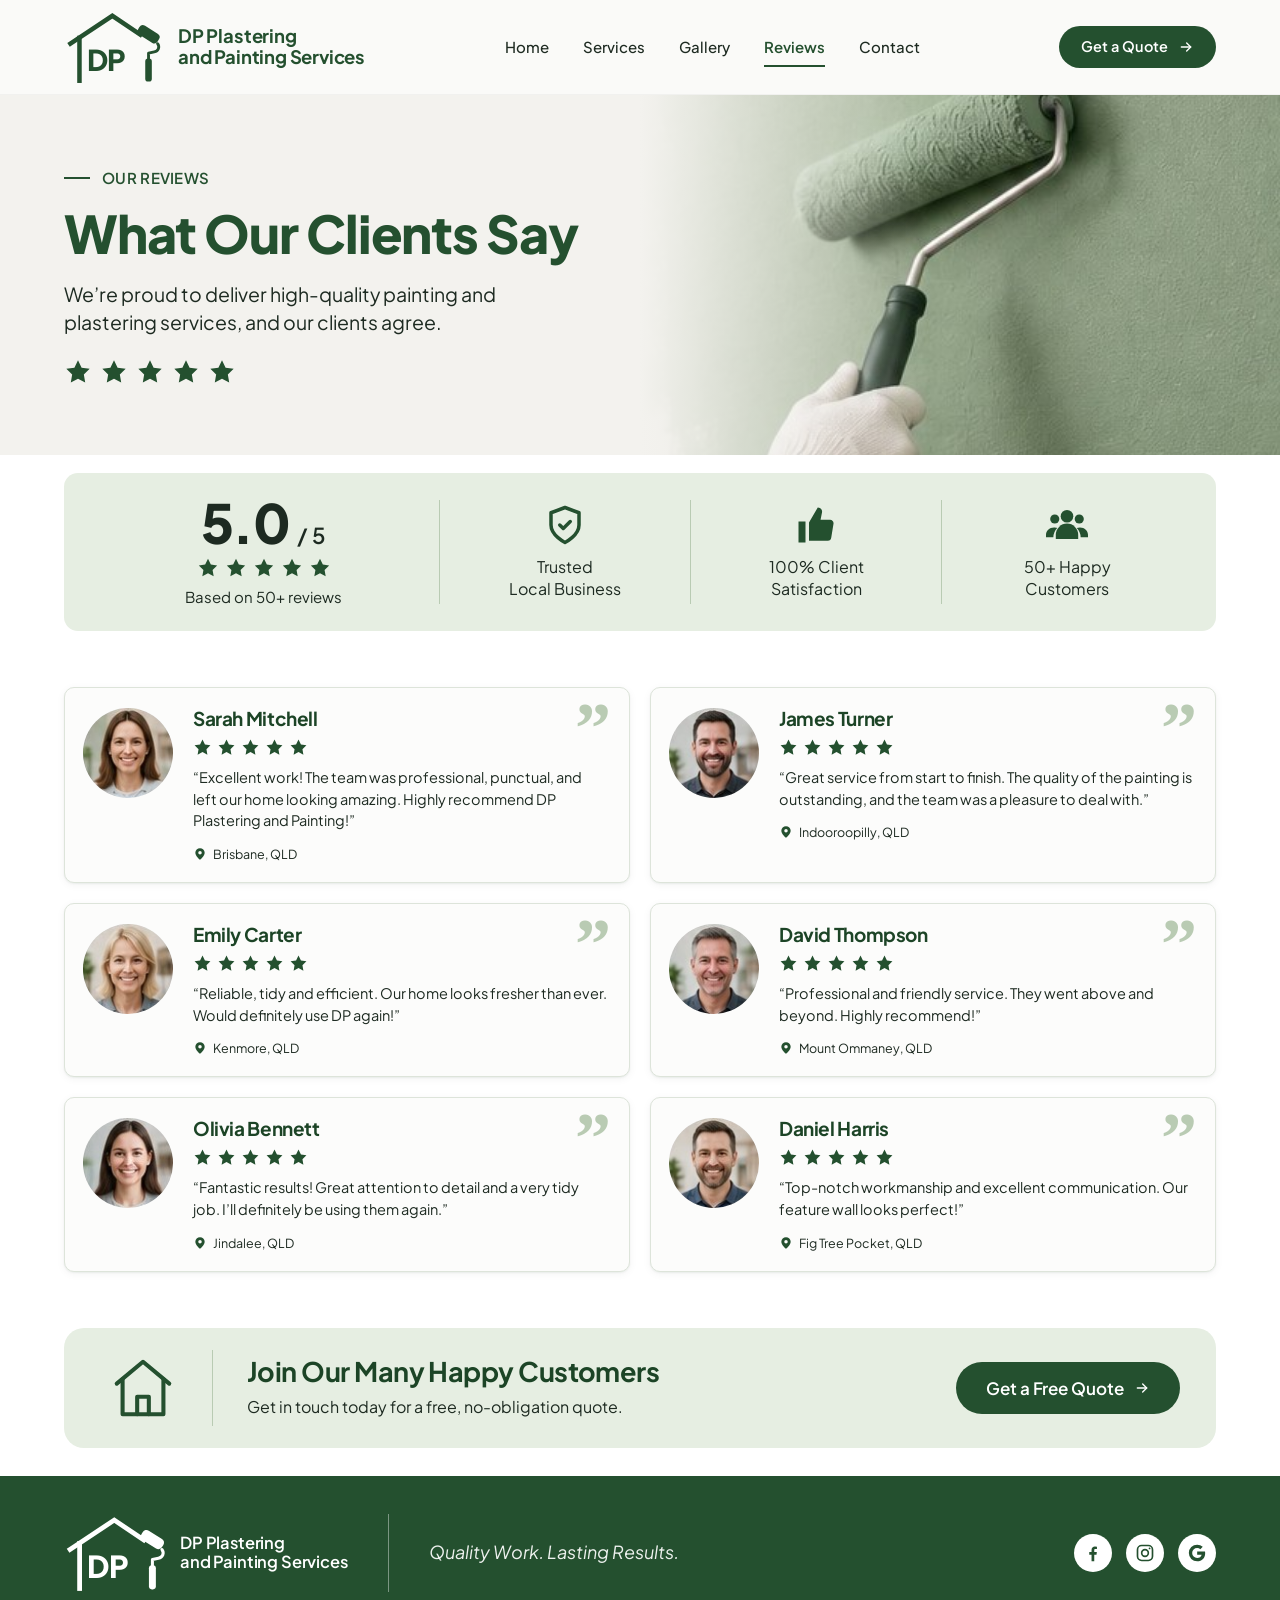
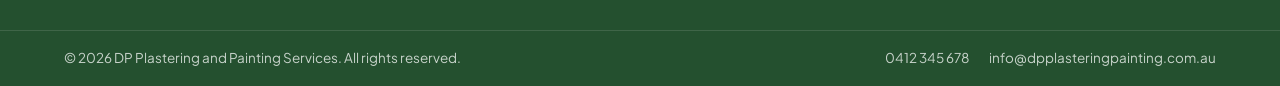
==== dp-plastering-website/reviews.html @ e5e2fa34 "Add DP Plastering and Painting Services website Five responsive pages (Home, Services, Gallery, Revi" ====
<!doctype html>
<html lang="en-AU">
<head>
<meta charset="utf-8">
<meta name="viewport" content="width=device-width, initial-scale=1">
<title>Reviews | DP Plastering and Painting Services</title>
<meta name="description" content="Read what our clients say about DP Plastering and Painting Services — rated 5.0 from 50+ reviews.">
<meta name="theme-color" content="#24502f">
<link rel="icon" href="images/favicon.svg" type="image/svg+xml">
<link rel="preconnect" href="https://fonts.googleapis.com">
<link rel="preconnect" href="https://fonts.gstatic.com" crossorigin>
<link href="https://fonts.googleapis.com/css2?family=Dancing+Script:wght@600&family=Plus+Jakarta+Sans:ital,wght@0,400;0,500;0,600;0,700;0,800;1,400;1,500&display=swap" rel="stylesheet">
<link rel="stylesheet" href="css/styles.css">
</head>
<body>
<a class="skip-link" href="#main">Skip to content</a>
<header class="site-header">
  <div class="container header-inner">
    <a class="brand" href="index.html" aria-label="DP Plastering and Painting Services — home">
      <svg class="brand-mark" viewBox="0 0 120 90" aria-hidden="true" focusable="false">
  <g fill="none" stroke="currentColor" stroke-width="5.5" stroke-linecap="square" stroke-linejoin="miter">
    <path d="M7 41 58 7 92 30"/><path d="M18 34v52"/>
  </g>
  <text x="27" y="74" fill="currentColor" font-family="Plus Jakarta Sans, Arial, sans-serif" font-size="35" font-weight="800" letter-spacing="-1">DP</text>
  <rect x="88" y="23" width="28" height="13" rx="5" fill="currentColor" transform="rotate(32 102 29.5)"/>
  <path d="M113 41c3 4 1 9-4 10l-7 1.5V61" fill="none" stroke="currentColor" stroke-width="3.5" stroke-linecap="round" stroke-linejoin="round"/>
  <rect x="98" y="59" width="8" height="28" rx="3.5" fill="currentColor"/>
</svg>
      <span class="brand-name">DP Plastering<br>and Painting Services</span>
    </a>
    <nav class="main-nav" id="main-nav" aria-label="Main">
      <ul>
        <li><a href="index.html">Home</a></li>
        <li><a href="services.html">Services</a></li>
        <li><a href="gallery.html">Gallery</a></li>
        <li><a href="reviews.html" aria-current="page">Reviews</a></li>
        <li><a href="contact.html">Contact</a></li>
      </ul>
      <div class="mobile-only">
        <a class="btn btn-primary btn-block" href="contact.html#quote">Get a Free Quote <svg class="icon arrow" viewBox="0 0 24 24" fill="none" stroke="currentColor" stroke-width="2" stroke-linecap="round" stroke-linejoin="round" aria-hidden="true" focusable="false"><path d="M5 12h14"/><path d="m13 6 6 6-6 6"/></svg></a>
        <a class="btn btn-outline btn-block" style="margin-top:10px" href="tel:+61412345678"><svg class="icon" viewBox="0 0 24 24" fill="none" stroke="currentColor" stroke-width="2" stroke-linecap="round" stroke-linejoin="round" aria-hidden="true" focusable="false"><path fill="currentColor" stroke="none" d="M6.6 10.8a15.2 15.2 0 0 0 6.6 6.6l2.2-2.2a1 1 0 0 1 1-.25 11.4 11.4 0 0 0 3.6.57 1 1 0 0 1 1 1V20a1 1 0 0 1-1 1A17 17 0 0 1 3 4a1 1 0 0 1 1-1h3.5a1 1 0 0 1 1 1c0 1.25.2 2.45.57 3.57a1 1 0 0 1-.25 1z"/></svg> Call 0412 345 678</a>
      </div>
    </nav>
    <a class="btn btn-primary header-cta" href="contact.html#quote">Get a Quote <svg class="icon arrow" viewBox="0 0 24 24" fill="none" stroke="currentColor" stroke-width="2" stroke-linecap="round" stroke-linejoin="round" aria-hidden="true" focusable="false"><path d="M5 12h14"/><path d="m13 6 6 6-6 6"/></svg></a>
    <button class="nav-toggle" type="button" aria-controls="main-nav" aria-expanded="false" aria-label="Open menu">
      <svg class="icon i-menu" viewBox="0 0 24 24" fill="none" stroke="currentColor" stroke-width="2" stroke-linecap="round" stroke-linejoin="round" aria-hidden="true" focusable="false"><path d="M4 6h16M4 12h16M4 18h16"/></svg><svg style="display:none" class="icon i-close" viewBox="0 0 24 24" fill="none" stroke="currentColor" stroke-width="2" stroke-linecap="round" stroke-linejoin="round" aria-hidden="true" focusable="false"><path d="M18 6 6 18M6 6l12 12"/></svg>
    </button>
  </div>
</header>
<main id="main">
<section class="hero ">
  <div class="hero-media"><img src="images/hero-reviews.jpg" alt="Painter rolling sage green paint onto a wall" width="464" height="356" fetchpriority="high"></div>
  <div class="container hero-inner">
    <div class="hero-content">
      <p class="eyebrow">Our reviews</p>
      <h1>What Our Clients Say</h1>
      <p class="lead">We&rsquo;re proud to deliver high-quality painting and plastering services, and our clients agree.</p>
      <div class="hero-stars" role="img" aria-label="5 star rating"><svg class="icon" viewBox="0 0 24 24" fill="none" stroke="currentColor" stroke-width="2" stroke-linecap="round" stroke-linejoin="round" aria-hidden="true" focusable="false"><path fill="currentColor" stroke="none" d="M12 2l3.09 6.26L22 9.27l-5 4.87 1.18 6.88L12 17.77l-6.18 3.25L7 14.14 2 9.27l6.91-1.01z"/></svg><svg class="icon" viewBox="0 0 24 24" fill="none" stroke="currentColor" stroke-width="2" stroke-linecap="round" stroke-linejoin="round" aria-hidden="true" focusable="false"><path fill="currentColor" stroke="none" d="M12 2l3.09 6.26L22 9.27l-5 4.87 1.18 6.88L12 17.77l-6.18 3.25L7 14.14 2 9.27l6.91-1.01z"/></svg><svg class="icon" viewBox="0 0 24 24" fill="none" stroke="currentColor" stroke-width="2" stroke-linecap="round" stroke-linejoin="round" aria-hidden="true" focusable="false"><path fill="currentColor" stroke="none" d="M12 2l3.09 6.26L22 9.27l-5 4.87 1.18 6.88L12 17.77l-6.18 3.25L7 14.14 2 9.27l6.91-1.01z"/></svg><svg class="icon" viewBox="0 0 24 24" fill="none" stroke="currentColor" stroke-width="2" stroke-linecap="round" stroke-linejoin="round" aria-hidden="true" focusable="false"><path fill="currentColor" stroke="none" d="M12 2l3.09 6.26L22 9.27l-5 4.87 1.18 6.88L12 17.77l-6.18 3.25L7 14.14 2 9.27l6.91-1.01z"/></svg><svg class="icon" viewBox="0 0 24 24" fill="none" stroke="currentColor" stroke-width="2" stroke-linecap="round" stroke-linejoin="round" aria-hidden="true" focusable="false"><path fill="currentColor" stroke="none" d="M12 2l3.09 6.26L22 9.27l-5 4.87 1.18 6.88L12 17.77l-6.18 3.25L7 14.14 2 9.27l6.91-1.01z"/></svg></div>
    </div>
  </div>
</section>
<section class="section-tight" style="padding-top:18px"><div class="container"><div class="stats-bar reveal">
  <div class="stat-rating">
    <div class="score">5.0 <small>/ 5</small></div>
    <div class="stars" role="img" aria-label="Rated 5 out of 5"><svg class="icon" viewBox="0 0 24 24" fill="none" stroke="currentColor" stroke-width="2" stroke-linecap="round" stroke-linejoin="round" aria-hidden="true" focusable="false"><path fill="currentColor" stroke="none" d="M12 2l3.09 6.26L22 9.27l-5 4.87 1.18 6.88L12 17.77l-6.18 3.25L7 14.14 2 9.27l6.91-1.01z"/></svg><svg class="icon" viewBox="0 0 24 24" fill="none" stroke="currentColor" stroke-width="2" stroke-linecap="round" stroke-linejoin="round" aria-hidden="true" focusable="false"><path fill="currentColor" stroke="none" d="M12 2l3.09 6.26L22 9.27l-5 4.87 1.18 6.88L12 17.77l-6.18 3.25L7 14.14 2 9.27l6.91-1.01z"/></svg><svg class="icon" viewBox="0 0 24 24" fill="none" stroke="currentColor" stroke-width="2" stroke-linecap="round" stroke-linejoin="round" aria-hidden="true" focusable="false"><path fill="currentColor" stroke="none" d="M12 2l3.09 6.26L22 9.27l-5 4.87 1.18 6.88L12 17.77l-6.18 3.25L7 14.14 2 9.27l6.91-1.01z"/></svg><svg class="icon" viewBox="0 0 24 24" fill="none" stroke="currentColor" stroke-width="2" stroke-linecap="round" stroke-linejoin="round" aria-hidden="true" focusable="false"><path fill="currentColor" stroke="none" d="M12 2l3.09 6.26L22 9.27l-5 4.87 1.18 6.88L12 17.77l-6.18 3.25L7 14.14 2 9.27l6.91-1.01z"/></svg><svg class="icon" viewBox="0 0 24 24" fill="none" stroke="currentColor" stroke-width="2" stroke-linecap="round" stroke-linejoin="round" aria-hidden="true" focusable="false"><path fill="currentColor" stroke="none" d="M12 2l3.09 6.26L22 9.27l-5 4.87 1.18 6.88L12 17.77l-6.18 3.25L7 14.14 2 9.27l6.91-1.01z"/></svg></div>
    <span>Based on 50+ reviews</span>
  </div>
  <div class="stat"><svg class="icon" viewBox="0 0 24 24" fill="none" stroke="currentColor" stroke-width="2" stroke-linecap="round" stroke-linejoin="round" aria-hidden="true" focusable="false"><path d="M12 22s8-4 8-10V5l-8-3-8 3v7c0 6 8 10 8 10"/><path d="m9 12 2 2 4-4"/></svg><span>Trusted<br>Local Business</span></div>
  <div class="stat"><svg class="icon" viewBox="0 0 24 24" fill="none" stroke="currentColor" stroke-width="2" stroke-linecap="round" stroke-linejoin="round" aria-hidden="true" focusable="false"><path fill="currentColor" stroke="none" d="M2 10h4v12H2zM8 21V10.5L13 2c1.7 0 2.8 1.4 2.4 3L14.6 9H20a2 2 0 0 1 2 2.3l-1.3 8A2 2 0 0 1 18.7 21z"/></svg><span>100% Client<br>Satisfaction</span></div>
  <div class="stat"><svg class="icon" viewBox="0 0 24 24" fill="none" stroke="currentColor" stroke-width="2" stroke-linecap="round" stroke-linejoin="round" aria-hidden="true" focusable="false"><g fill="currentColor" stroke="none"><circle cx="12" cy="7" r="3.6"/><circle cx="5" cy="8.6" r="2.6"/><circle cx="19" cy="8.6" r="2.6"/><path d="M5.6 20v-2.4A6.4 6.4 0 0 1 18.4 17.6V20z"/><path d="M0 19v-1.4c0-2.3 1.9-4.2 4.6-4.2.8 0 1.3.1 1.8.3A8 8 0 0 0 4.2 19z"/><path d="M24 19v-1.4c0-2.3-1.9-4.2-4.6-4.2-.8 0-1.3.1-1.8.3a8 8 0 0 1 2.2 5.3z"/></g></svg><span>50+ Happy<br>Customers</span></div>
</div></div></section>
<section class="section-tight" aria-label="Client reviews">
  <div class="container">
    <div class="reviews-grid">
      <article class="review-card reveal">
  <img src="images/avatar-sarah.jpg" alt="" width="90" height="90" loading="lazy">
  <div>
    <h3>Sarah Mitchell</h3>
    <div class="stars" role="img" aria-label="Rated 5 out of 5"><svg class="icon" viewBox="0 0 24 24" fill="none" stroke="currentColor" stroke-width="2" stroke-linecap="round" stroke-linejoin="round" aria-hidden="true" focusable="false"><path fill="currentColor" stroke="none" d="M12 2l3.09 6.26L22 9.27l-5 4.87 1.18 6.88L12 17.77l-6.18 3.25L7 14.14 2 9.27l6.91-1.01z"/></svg><svg class="icon" viewBox="0 0 24 24" fill="none" stroke="currentColor" stroke-width="2" stroke-linecap="round" stroke-linejoin="round" aria-hidden="true" focusable="false"><path fill="currentColor" stroke="none" d="M12 2l3.09 6.26L22 9.27l-5 4.87 1.18 6.88L12 17.77l-6.18 3.25L7 14.14 2 9.27l6.91-1.01z"/></svg><svg class="icon" viewBox="0 0 24 24" fill="none" stroke="currentColor" stroke-width="2" stroke-linecap="round" stroke-linejoin="round" aria-hidden="true" focusable="false"><path fill="currentColor" stroke="none" d="M12 2l3.09 6.26L22 9.27l-5 4.87 1.18 6.88L12 17.77l-6.18 3.25L7 14.14 2 9.27l6.91-1.01z"/></svg><svg class="icon" viewBox="0 0 24 24" fill="none" stroke="currentColor" stroke-width="2" stroke-linecap="round" stroke-linejoin="round" aria-hidden="true" focusable="false"><path fill="currentColor" stroke="none" d="M12 2l3.09 6.26L22 9.27l-5 4.87 1.18 6.88L12 17.77l-6.18 3.25L7 14.14 2 9.27l6.91-1.01z"/></svg><svg class="icon" viewBox="0 0 24 24" fill="none" stroke="currentColor" stroke-width="2" stroke-linecap="round" stroke-linejoin="round" aria-hidden="true" focusable="false"><path fill="currentColor" stroke="none" d="M12 2l3.09 6.26L22 9.27l-5 4.87 1.18 6.88L12 17.77l-6.18 3.25L7 14.14 2 9.27l6.91-1.01z"/></svg></div>
    <blockquote><p>&ldquo;Excellent work! The team was professional, punctual, and left our home looking amazing. Highly recommend DP Plastering and Painting!&rdquo;</p></blockquote>
    <p class="location"><svg class="icon" viewBox="0 0 24 24" fill="none" stroke="currentColor" stroke-width="2" stroke-linecap="round" stroke-linejoin="round" aria-hidden="true" focusable="false"><path fill="currentColor" stroke="none" d="M12 2a8 8 0 0 0-8 8c0 6 8 12 8 12s8-6 8-12a8 8 0 0 0-8-8zm0 11a3 3 0 1 1 0-6 3 3 0 0 1 0 6z"/></svg>Brisbane, QLD</p>
  </div>
  <span class="quote-mark" aria-hidden="true">&rdquo;</span>
</article><article class="review-card reveal">
  <img src="images/avatar-james.jpg" alt="" width="90" height="90" loading="lazy">
  <div>
    <h3>James Turner</h3>
    <div class="stars" role="img" aria-label="Rated 5 out of 5"><svg class="icon" viewBox="0 0 24 24" fill="none" stroke="currentColor" stroke-width="2" stroke-linecap="round" stroke-linejoin="round" aria-hidden="true" focusable="false"><path fill="currentColor" stroke="none" d="M12 2l3.09 6.26L22 9.27l-5 4.87 1.18 6.88L12 17.77l-6.18 3.25L7 14.14 2 9.27l6.91-1.01z"/></svg><svg class="icon" viewBox="0 0 24 24" fill="none" stroke="currentColor" stroke-width="2" stroke-linecap="round" stroke-linejoin="round" aria-hidden="true" focusable="false"><path fill="currentColor" stroke="none" d="M12 2l3.09 6.26L22 9.27l-5 4.87 1.18 6.88L12 17.77l-6.18 3.25L7 14.14 2 9.27l6.91-1.01z"/></svg><svg class="icon" viewBox="0 0 24 24" fill="none" stroke="currentColor" stroke-width="2" stroke-linecap="round" stroke-linejoin="round" aria-hidden="true" focusable="false"><path fill="currentColor" stroke="none" d="M12 2l3.09 6.26L22 9.27l-5 4.87 1.18 6.88L12 17.77l-6.18 3.25L7 14.14 2 9.27l6.91-1.01z"/></svg><svg class="icon" viewBox="0 0 24 24" fill="none" stroke="currentColor" stroke-width="2" stroke-linecap="round" stroke-linejoin="round" aria-hidden="true" focusable="false"><path fill="currentColor" stroke="none" d="M12 2l3.09 6.26L22 9.27l-5 4.87 1.18 6.88L12 17.77l-6.18 3.25L7 14.14 2 9.27l6.91-1.01z"/></svg><svg class="icon" viewBox="0 0 24 24" fill="none" stroke="currentColor" stroke-width="2" stroke-linecap="round" stroke-linejoin="round" aria-hidden="true" focusable="false"><path fill="currentColor" stroke="none" d="M12 2l3.09 6.26L22 9.27l-5 4.87 1.18 6.88L12 17.77l-6.18 3.25L7 14.14 2 9.27l6.91-1.01z"/></svg></div>
    <blockquote><p>&ldquo;Great service from start to finish. The quality of the painting is outstanding, and the team was a pleasure to deal with.&rdquo;</p></blockquote>
    <p class="location"><svg class="icon" viewBox="0 0 24 24" fill="none" stroke="currentColor" stroke-width="2" stroke-linecap="round" stroke-linejoin="round" aria-hidden="true" focusable="false"><path fill="currentColor" stroke="none" d="M12 2a8 8 0 0 0-8 8c0 6 8 12 8 12s8-6 8-12a8 8 0 0 0-8-8zm0 11a3 3 0 1 1 0-6 3 3 0 0 1 0 6z"/></svg>Indooroopilly, QLD</p>
  </div>
  <span class="quote-mark" aria-hidden="true">&rdquo;</span>
</article><article class="review-card reveal">
  <img src="images/avatar-emily.jpg" alt="" width="90" height="90" loading="lazy">
  <div>
    <h3>Emily Carter</h3>
    <div class="stars" role="img" aria-label="Rated 5 out of 5"><svg class="icon" viewBox="0 0 24 24" fill="none" stroke="currentColor" stroke-width="2" stroke-linecap="round" stroke-linejoin="round" aria-hidden="true" focusable="false"><path fill="currentColor" stroke="none" d="M12 2l3.09 6.26L22 9.27l-5 4.87 1.18 6.88L12 17.77l-6.18 3.25L7 14.14 2 9.27l6.91-1.01z"/></svg><svg class="icon" viewBox="0 0 24 24" fill="none" stroke="currentColor" stroke-width="2" stroke-linecap="round" stroke-linejoin="round" aria-hidden="true" focusable="false"><path fill="currentColor" stroke="none" d="M12 2l3.09 6.26L22 9.27l-5 4.87 1.18 6.88L12 17.77l-6.18 3.25L7 14.14 2 9.27l6.91-1.01z"/></svg><svg class="icon" viewBox="0 0 24 24" fill="none" stroke="currentColor" stroke-width="2" stroke-linecap="round" stroke-linejoin="round" aria-hidden="true" focusable="false"><path fill="currentColor" stroke="none" d="M12 2l3.09 6.26L22 9.27l-5 4.87 1.18 6.88L12 17.77l-6.18 3.25L7 14.14 2 9.27l6.91-1.01z"/></svg><svg class="icon" viewBox="0 0 24 24" fill="none" stroke="currentColor" stroke-width="2" stroke-linecap="round" stroke-linejoin="round" aria-hidden="true" focusable="false"><path fill="currentColor" stroke="none" d="M12 2l3.09 6.26L22 9.27l-5 4.87 1.18 6.88L12 17.77l-6.18 3.25L7 14.14 2 9.27l6.91-1.01z"/></svg><svg class="icon" viewBox="0 0 24 24" fill="none" stroke="currentColor" stroke-width="2" stroke-linecap="round" stroke-linejoin="round" aria-hidden="true" focusable="false"><path fill="currentColor" stroke="none" d="M12 2l3.09 6.26L22 9.27l-5 4.87 1.18 6.88L12 17.77l-6.18 3.25L7 14.14 2 9.27l6.91-1.01z"/></svg></div>
    <blockquote><p>&ldquo;Reliable, tidy and efficient. Our home looks fresher than ever. Would definitely use DP again!&rdquo;</p></blockquote>
    <p class="location"><svg class="icon" viewBox="0 0 24 24" fill="none" stroke="currentColor" stroke-width="2" stroke-linecap="round" stroke-linejoin="round" aria-hidden="true" focusable="false"><path fill="currentColor" stroke="none" d="M12 2a8 8 0 0 0-8 8c0 6 8 12 8 12s8-6 8-12a8 8 0 0 0-8-8zm0 11a3 3 0 1 1 0-6 3 3 0 0 1 0 6z"/></svg>Kenmore, QLD</p>
  </div>
  <span class="quote-mark" aria-hidden="true">&rdquo;</span>
</article><article class="review-card reveal">
  <img src="images/avatar-david.jpg" alt="" width="90" height="90" loading="lazy">
  <div>
    <h3>David Thompson</h3>
    <div class="stars" role="img" aria-label="Rated 5 out of 5"><svg class="icon" viewBox="0 0 24 24" fill="none" stroke="currentColor" stroke-width="2" stroke-linecap="round" stroke-linejoin="round" aria-hidden="true" focusable="false"><path fill="currentColor" stroke="none" d="M12 2l3.09 6.26L22 9.27l-5 4.87 1.18 6.88L12 17.77l-6.18 3.25L7 14.14 2 9.27l6.91-1.01z"/></svg><svg class="icon" viewBox="0 0 24 24" fill="none" stroke="currentColor" stroke-width="2" stroke-linecap="round" stroke-linejoin="round" aria-hidden="true" focusable="false"><path fill="currentColor" stroke="none" d="M12 2l3.09 6.26L22 9.27l-5 4.87 1.18 6.88L12 17.77l-6.18 3.25L7 14.14 2 9.27l6.91-1.01z"/></svg><svg class="icon" viewBox="0 0 24 24" fill="none" stroke="currentColor" stroke-width="2" stroke-linecap="round" stroke-linejoin="round" aria-hidden="true" focusable="false"><path fill="currentColor" stroke="none" d="M12 2l3.09 6.26L22 9.27l-5 4.87 1.18 6.88L12 17.77l-6.18 3.25L7 14.14 2 9.27l6.91-1.01z"/></svg><svg class="icon" viewBox="0 0 24 24" fill="none" stroke="currentColor" stroke-width="2" stroke-linecap="round" stroke-linejoin="round" aria-hidden="true" focusable="false"><path fill="currentColor" stroke="none" d="M12 2l3.09 6.26L22 9.27l-5 4.87 1.18 6.88L12 17.77l-6.18 3.25L7 14.14 2 9.27l6.91-1.01z"/></svg><svg class="icon" viewBox="0 0 24 24" fill="none" stroke="currentColor" stroke-width="2" stroke-linecap="round" stroke-linejoin="round" aria-hidden="true" focusable="false"><path fill="currentColor" stroke="none" d="M12 2l3.09 6.26L22 9.27l-5 4.87 1.18 6.88L12 17.77l-6.18 3.25L7 14.14 2 9.27l6.91-1.01z"/></svg></div>
    <blockquote><p>&ldquo;Professional and friendly service. They went above and beyond. Highly recommend!&rdquo;</p></blockquote>
    <p class="location"><svg class="icon" viewBox="0 0 24 24" fill="none" stroke="currentColor" stroke-width="2" stroke-linecap="round" stroke-linejoin="round" aria-hidden="true" focusable="false"><path fill="currentColor" stroke="none" d="M12 2a8 8 0 0 0-8 8c0 6 8 12 8 12s8-6 8-12a8 8 0 0 0-8-8zm0 11a3 3 0 1 1 0-6 3 3 0 0 1 0 6z"/></svg>Mount Ommaney, QLD</p>
  </div>
  <span class="quote-mark" aria-hidden="true">&rdquo;</span>
</article><article class="review-card reveal">
  <img src="images/avatar-olivia.jpg" alt="" width="90" height="90" loading="lazy">
  <div>
    <h3>Olivia Bennett</h3>
    <div class="stars" role="img" aria-label="Rated 5 out of 5"><svg class="icon" viewBox="0 0 24 24" fill="none" stroke="currentColor" stroke-width="2" stroke-linecap="round" stroke-linejoin="round" aria-hidden="true" focusable="false"><path fill="currentColor" stroke="none" d="M12 2l3.09 6.26L22 9.27l-5 4.87 1.18 6.88L12 17.77l-6.18 3.25L7 14.14 2 9.27l6.91-1.01z"/></svg><svg class="icon" viewBox="0 0 24 24" fill="none" stroke="currentColor" stroke-width="2" stroke-linecap="round" stroke-linejoin="round" aria-hidden="true" focusable="false"><path fill="currentColor" stroke="none" d="M12 2l3.09 6.26L22 9.27l-5 4.87 1.18 6.88L12 17.77l-6.18 3.25L7 14.14 2 9.27l6.91-1.01z"/></svg><svg class="icon" viewBox="0 0 24 24" fill="none" stroke="currentColor" stroke-width="2" stroke-linecap="round" stroke-linejoin="round" aria-hidden="true" focusable="false"><path fill="currentColor" stroke="none" d="M12 2l3.09 6.26L22 9.27l-5 4.87 1.18 6.88L12 17.77l-6.18 3.25L7 14.14 2 9.27l6.91-1.01z"/></svg><svg class="icon" viewBox="0 0 24 24" fill="none" stroke="currentColor" stroke-width="2" stroke-linecap="round" stroke-linejoin="round" aria-hidden="true" focusable="false"><path fill="currentColor" stroke="none" d="M12 2l3.09 6.26L22 9.27l-5 4.87 1.18 6.88L12 17.77l-6.18 3.25L7 14.14 2 9.27l6.91-1.01z"/></svg><svg class="icon" viewBox="0 0 24 24" fill="none" stroke="currentColor" stroke-width="2" stroke-linecap="round" stroke-linejoin="round" aria-hidden="true" focusable="false"><path fill="currentColor" stroke="none" d="M12 2l3.09 6.26L22 9.27l-5 4.87 1.18 6.88L12 17.77l-6.18 3.25L7 14.14 2 9.27l6.91-1.01z"/></svg></div>
    <blockquote><p>&ldquo;Fantastic results! Great attention to detail and a very tidy job. I&rsquo;ll definitely be using them again.&rdquo;</p></blockquote>
    <p class="location"><svg class="icon" viewBox="0 0 24 24" fill="none" stroke="currentColor" stroke-width="2" stroke-linecap="round" stroke-linejoin="round" aria-hidden="true" focusable="false"><path fill="currentColor" stroke="none" d="M12 2a8 8 0 0 0-8 8c0 6 8 12 8 12s8-6 8-12a8 8 0 0 0-8-8zm0 11a3 3 0 1 1 0-6 3 3 0 0 1 0 6z"/></svg>Jindalee, QLD</p>
  </div>
  <span class="quote-mark" aria-hidden="true">&rdquo;</span>
</article><article class="review-card reveal">
  <img src="images/avatar-daniel.jpg" alt="" width="90" height="90" loading="lazy">
  <div>
    <h3>Daniel Harris</h3>
    <div class="stars" role="img" aria-label="Rated 5 out of 5"><svg class="icon" viewBox="0 0 24 24" fill="none" stroke="currentColor" stroke-width="2" stroke-linecap="round" stroke-linejoin="round" aria-hidden="true" focusable="false"><path fill="currentColor" stroke="none" d="M12 2l3.09 6.26L22 9.27l-5 4.87 1.18 6.88L12 17.77l-6.18 3.25L7 14.14 2 9.27l6.91-1.01z"/></svg><svg class="icon" viewBox="0 0 24 24" fill="none" stroke="currentColor" stroke-width="2" stroke-linecap="round" stroke-linejoin="round" aria-hidden="true" focusable="false"><path fill="currentColor" stroke="none" d="M12 2l3.09 6.26L22 9.27l-5 4.87 1.18 6.88L12 17.77l-6.18 3.25L7 14.14 2 9.27l6.91-1.01z"/></svg><svg class="icon" viewBox="0 0 24 24" fill="none" stroke="currentColor" stroke-width="2" stroke-linecap="round" stroke-linejoin="round" aria-hidden="true" focusable="false"><path fill="currentColor" stroke="none" d="M12 2l3.09 6.26L22 9.27l-5 4.87 1.18 6.88L12 17.77l-6.18 3.25L7 14.14 2 9.27l6.91-1.01z"/></svg><svg class="icon" viewBox="0 0 24 24" fill="none" stroke="currentColor" stroke-width="2" stroke-linecap="round" stroke-linejoin="round" aria-hidden="true" focusable="false"><path fill="currentColor" stroke="none" d="M12 2l3.09 6.26L22 9.27l-5 4.87 1.18 6.88L12 17.77l-6.18 3.25L7 14.14 2 9.27l6.91-1.01z"/></svg><svg class="icon" viewBox="0 0 24 24" fill="none" stroke="currentColor" stroke-width="2" stroke-linecap="round" stroke-linejoin="round" aria-hidden="true" focusable="false"><path fill="currentColor" stroke="none" d="M12 2l3.09 6.26L22 9.27l-5 4.87 1.18 6.88L12 17.77l-6.18 3.25L7 14.14 2 9.27l6.91-1.01z"/></svg></div>
    <blockquote><p>&ldquo;Top-notch workmanship and excellent communication. Our feature wall looks perfect!&rdquo;</p></blockquote>
    <p class="location"><svg class="icon" viewBox="0 0 24 24" fill="none" stroke="currentColor" stroke-width="2" stroke-linecap="round" stroke-linejoin="round" aria-hidden="true" focusable="false"><path fill="currentColor" stroke="none" d="M12 2a8 8 0 0 0-8 8c0 6 8 12 8 12s8-6 8-12a8 8 0 0 0-8-8zm0 11a3 3 0 1 1 0-6 3 3 0 0 1 0 6z"/></svg>Fig Tree Pocket, QLD</p>
  </div>
  <span class="quote-mark" aria-hidden="true">&rdquo;</span>
</article>
    </div>
  </div>
</section>
<section class="section-tight" style="padding-bottom:4px"><div class="container"><div class="cta-banner  reveal">
  <div class="cta-icon"><svg class="icon" viewBox="0 0 24 24" fill="none" stroke="currentColor" stroke-width="2" stroke-linecap="round" stroke-linejoin="round" aria-hidden="true" focusable="false"><path d="M3 10.5 12 3l9 7.5"/><path d="M5 9v12h14V9"/><path d="M10 21v-6h4v6"/></svg></div>
  <div class="cta-text">
    <h2>Join Our Many Happy Customers</h2>
    <p>Get in touch today for a free, no-obligation quote.</p>
  </div>
  <a class="btn btn-primary btn-lg" href="contact.html#quote">Get a Free Quote <svg class="icon arrow" viewBox="0 0 24 24" fill="none" stroke="currentColor" stroke-width="2" stroke-linecap="round" stroke-linejoin="round" aria-hidden="true" focusable="false"><path d="M5 12h14"/><path d="m13 6 6 6-6 6"/></svg></a>
</div></div></section>

</main>
<footer class="site-footer">
  <div class="container footer-inner">
    <a class="brand footer-brand" href="index.html" aria-label="DP Plastering and Painting Services — home">
      <svg class="brand-mark" viewBox="0 0 120 90" aria-hidden="true" focusable="false">
  <g fill="none" stroke="currentColor" stroke-width="5.5" stroke-linecap="square" stroke-linejoin="miter">
    <path d="M7 41 58 7 92 30"/><path d="M18 34v52"/>
  </g>
  <text x="27" y="74" fill="currentColor" font-family="Plus Jakarta Sans, Arial, sans-serif" font-size="35" font-weight="800" letter-spacing="-1">DP</text>
  <rect x="88" y="23" width="28" height="13" rx="5" fill="currentColor" transform="rotate(32 102 29.5)"/>
  <path d="M113 41c3 4 1 9-4 10l-7 1.5V61" fill="none" stroke="currentColor" stroke-width="3.5" stroke-linecap="round" stroke-linejoin="round"/>
  <rect x="98" y="59" width="8" height="28" rx="3.5" fill="currentColor"/>
</svg>
      <span class="brand-name">DP Plastering<br>and Painting Services</span>
    </a>
    <p class="footer-tagline">Quality Work. Lasting Results.</p>
    <div class="socials">
      <a href="https://www.facebook.com/" target="_blank" rel="noopener" aria-label="Facebook"><svg class="icon" viewBox="0 0 24 24" fill="none" stroke="currentColor" stroke-width="2" stroke-linecap="round" stroke-linejoin="round" aria-hidden="true" focusable="false"><path fill="currentColor" stroke="none" d="M13.5 22v-8h2.7l.4-3.2h-3.1V8.8c0-.9.26-1.55 1.57-1.55h1.67V4.4a22 22 0 0 0-2.43-.13c-2.4 0-4.05 1.47-4.05 4.17v2.34H7.5V14h2.76v8z"/></svg></a>
      <a href="https://www.instagram.com/" target="_blank" rel="noopener" aria-label="Instagram"><svg class="icon" viewBox="0 0 24 24" fill="none" stroke="currentColor" stroke-width="2" stroke-linecap="round" stroke-linejoin="round" aria-hidden="true" focusable="false"><rect x="3" y="3" width="18" height="18" rx="5"/><circle cx="12" cy="12" r="4"/><circle cx="17.5" cy="6.5" r="1.1" fill="currentColor" stroke="none"/></svg></a>
      <a href="https://www.google.com/search?q=DP+Plastering+and+Painting+Services" target="_blank" rel="noopener" aria-label="Google reviews"><svg class="icon" viewBox="0 0 24 24" fill="none" stroke="currentColor" stroke-width="2" stroke-linecap="round" stroke-linejoin="round" aria-hidden="true" focusable="false"><path fill="currentColor" stroke="none" d="M21.6 10.2h-9.4v3.9h5.4c-.5 2.4-2.6 3.9-5.4 3.9a6 6 0 0 1 0-12c1.5 0 2.8.5 3.8 1.4l2.9-2.9A10 10 0 0 0 12.2 2a10 10 0 1 0 0 20c5.8 0 9.6-4.1 9.6-9.8 0-.7-.1-1.3-.2-2z"/></svg></a>
    </div>
  </div>
  <div class="footer-bottom">
    <div class="container">
      <span>&copy; <span id="year">2026</span> DP Plastering and Painting Services. All rights reserved.</span>
      <span class="footer-links"><a href="tel:+61412345678">0412 345 678</a><a href="mailto:info@dpplasteringpainting.com.au">info@dpplasteringpainting.com.au</a></span>
    </div>
  </div>
</footer>
<script src="js/main.js" defer></script>
</body>
</html>
---- dp-plastering-website/css/styles.css ----
/* DP Plastering and Painting Services — site styles */
:root {
  --green-900: #1c4426;
  --green-800: #24502f;
  --green-700: #2f6340;
  --green-600: #3c7a4e;
  --sage-300: #b9cbb3;
  --sage-200: #d6e2d1;
  --sage-100: #e6eee2;
  --sage-50: #f2f6f0;
  --cream: #f3f2ee;
  --white: #ffffff;
  --ink: #1d2a21;
  --body: #34423a;
  --muted: #5b6a60;
  --line: #dde4da;
  --radius-sm: 10px;
  --radius: 14px;
  --radius-lg: 20px;
  --shadow-sm: 0 1px 2px rgba(20, 45, 28, .06), 0 2px 8px rgba(20, 45, 28, .05);
  --shadow: 0 6px 24px rgba(20, 45, 28, .09);
  --container: 1200px;
  --font: "Plus Jakarta Sans", system-ui, -apple-system, "Segoe UI", Roboto, sans-serif;
  --font-script: "Dancing Script", "Brush Script MT", cursive;
}

*, *::before, *::after { box-sizing: border-box; }
html { scroll-behavior: smooth; -webkit-text-size-adjust: 100%; }
body {
  margin: 0;
  font-family: var(--font);
  font-size: 16px;
  line-height: 1.6;
  color: var(--body);
  background: var(--white);
  -webkit-font-smoothing: antialiased;
  overflow-x: hidden;
}
img { max-width: 100%; display: block; }
a { color: inherit; text-decoration: none; }
h1, h2, h3, h4 { color: var(--green-900); margin: 0; line-height: 1.15; letter-spacing: -.02em; }
p { margin: 0; }
svg.icon { width: 1em; height: 1em; flex-shrink: 0; }
.sr-only { position: absolute; width: 1px; height: 1px; padding: 0; margin: -1px; overflow: hidden; clip: rect(0,0,0,0); white-space: nowrap; border: 0; }
.skip-link { position: absolute; left: 12px; top: -60px; background: var(--green-800); color: #fff; padding: 10px 16px; border-radius: 8px; z-index: 100; }
.skip-link:focus { top: 12px; }
:focus-visible { outline: 3px solid var(--green-600); outline-offset: 3px; border-radius: 6px; }

.container { width: 100%; max-width: var(--container); margin: 0 auto; padding: 0 24px; }

/* ---------- Buttons ---------- */
.btn {
  display: inline-flex; align-items: center; justify-content: center; gap: 10px;
  min-height: 44px; padding: 12px 26px;
  font: 600 16px/1.2 var(--font);
  border-radius: 999px; border: 2px solid transparent;
  cursor: pointer; transition: background .2s, color .2s, transform .2s, box-shadow .2s;
  white-space: nowrap;
}
.btn .icon { width: 18px; height: 18px; }
.btn-primary { background: var(--green-800); color: #fff; }
.btn-primary:hover { background: var(--green-900); box-shadow: 0 6px 18px rgba(28, 68, 38, .25); transform: translateY(-1px); }
.btn-light { background: #fff; color: var(--green-800); }
.btn-light:hover { background: var(--sage-100); transform: translateY(-1px); }
.btn-lg { min-height: 50px; padding: 14px 28px; font-size: 17px; }
.btn-block { width: 100%; }
.btn .arrow { width: 16px; height: 16px; transition: transform .2s; }
.btn:hover .arrow { transform: translateX(3px); }

/* ---------- Header ---------- */
.site-header {
  position: sticky; top: 0; z-index: 50;
  background: rgba(250, 250, 248, .96);
  backdrop-filter: saturate(1.4) blur(8px);
  -webkit-backdrop-filter: saturate(1.4) blur(8px);
  border-bottom: 1px solid rgba(0,0,0,.04);
}
.header-inner { display: flex; align-items: center; justify-content: space-between; gap: 24px; min-height: 94px; }
.brand { display: flex; align-items: center; gap: 14px; color: var(--green-800); }
.brand-mark { width: 100px; height: 74px; flex-shrink: 0; }
.brand-name { font-weight: 700; font-size: 18.5px; line-height: 1.12; letter-spacing: -.01em; color: var(--green-800); }
.main-nav ul { list-style: none; margin: 0; padding: 0; display: flex; gap: 34px; }
.main-nav a { position: relative; display: inline-block; padding: 8px 0; font-size: 15px; font-weight: 500; color: var(--ink); transition: color .2s; }
.main-nav a::after { content: ""; position: absolute; left: 0; right: 0; bottom: 0; height: 2px; background: var(--green-800); transform: scaleX(0); transition: transform .25s; }
.main-nav a:hover { color: var(--green-800); }
.main-nav a:hover::after, .main-nav a[aria-current="page"]::after { transform: scaleX(1); }
.main-nav a[aria-current="page"] { color: var(--green-800); font-weight: 600; }
.header-cta { padding: 10px 20px; min-height: 40px; font-size: 14.5px; }
.nav-toggle {
  display: none; width: 46px; height: 46px; border-radius: 12px;
  border: 1px solid var(--line); background: #fff; color: var(--green-800);
  align-items: center; justify-content: center; cursor: pointer;
}
.nav-toggle .icon { width: 24px; height: 24px; }
.mobile-only { display: none; }

/* ---------- Page hero ---------- */
.hero { position: relative; background: var(--cream); overflow: hidden; }
.hero-media { position: absolute; top: 0; right: 0; bottom: 0; width: 50%; }
.hero-media img { width: 100%; height: 100%; object-fit: cover; object-position: center; }
.hero-media::before {
  content: ""; position: absolute; inset: 0 auto 0 0; width: 45%;
  background: linear-gradient(90deg, var(--cream) 0%, rgba(243,242,238,0) 100%);
  z-index: 1;
}
.hero-inner { position: relative; z-index: 2; padding: 56px 24px 60px; min-height: 360px; display: flex; flex-direction: column; justify-content: center; }
.hero-content { max-width: 560px; }
.eyebrow { display: inline-flex; align-items: center; gap: 12px; font-size: 15px; font-weight: 600; letter-spacing: .02em; text-transform: uppercase; color: var(--green-800); margin-bottom: 14px; }
.eyebrow::before { content: ""; width: 26px; height: 1.5px; background: currentColor; }
.eyebrow.small { font-size: 12px; margin-bottom: 8px; }
.eyebrow.small::before { width: 20px; }
.hero h1 { font-size: clamp(34px, 5vw, 52px); font-weight: 800; color: var(--green-800); }
.hero p.lead { margin-top: 16px; font-size: clamp(17px, 1.6vw, 19.5px); color: var(--ink); line-height: 1.45; max-width: 500px; }
.hero .btn { margin-top: 26px; }
.hero-stars { display: flex; gap: 8px; margin-top: 22px; color: var(--green-800); }
.hero-stars .icon { width: 28px; height: 28px; }
.hero-home .hero-inner { min-height: 520px; }
.hero-home h1 { font-size: clamp(36px, 5.4vw, 60px); }
.hero-actions { display: flex; flex-wrap: wrap; gap: 14px; margin-top: 28px; }
.hero-actions .btn { margin-top: 0; }
.btn-outline { background: rgba(255,255,255,.7); color: var(--green-800); border-color: var(--green-800); }
.btn-outline:hover { background: #fff; }
.hero-badges { display: flex; flex-wrap: wrap; gap: 10px 22px; margin-top: 26px; list-style: none; padding: 0; }
.hero-badges li { display: flex; align-items: center; gap: 8px; font-size: 14.5px; font-weight: 600; color: var(--green-800); }
.hero-badges .icon { width: 18px; height: 18px; }

/* ---------- Sections ---------- */
.section { padding: 56px 0; }
.section-tight { padding: 28px 0; }
.section-head { text-align: center; max-width: 640px; margin: 0 auto 36px; }
.section-head .eyebrow { justify-content: center; }
.section-head h2 { font-size: clamp(28px, 3.4vw, 38px); font-weight: 800; }
.section-head p { margin-top: 12px; color: var(--muted); font-size: 17px; }
.section-alt { background: var(--sage-50); }

/* ---------- Service cards ---------- */
.services-grid { display: grid; grid-template-columns: repeat(4, 1fr); gap: 18px; }
.service-card {
  background: #fff; border: 1px solid var(--line); border-radius: var(--radius);
  box-shadow: var(--shadow-sm); overflow: hidden; display: flex; flex-direction: column;
  transition: transform .25s, box-shadow .25s;
}
.service-card:hover { transform: translateY(-4px); box-shadow: var(--shadow); }
.service-media { position: relative; aspect-ratio: 233 / 150; }
.service-media img { width: 100%; height: 100%; object-fit: cover; }
.service-icon {
  position: absolute; left: 50%; bottom: -27px; transform: translateX(-50%);
  width: 56px; height: 56px; border-radius: 50%; background: #fff;
  display: grid; place-items: center; color: var(--green-800);
  box-shadow: 0 2px 10px rgba(20,45,28,.12);
}
.service-icon .icon { width: 28px; height: 28px; }
.service-body { padding: 36px 20px 22px; text-align: center; flex: 1; }
.service-body h3 { font-size: 19px; font-weight: 700; }
.service-body > p { margin-top: 8px; font-size: 14px; color: var(--body); line-height: 1.45; }
.check-list { list-style: none; padding: 0; margin: 16px 0 0; text-align: left; display: inline-flex; flex-direction: column; gap: 6px; }
.check-list li { display: flex; align-items: center; gap: 10px; font-size: 13.5px; color: var(--ink); }
.check-list .icon { width: 17px; height: 17px; color: var(--green-700); }

/* ---------- Why choose ---------- */
.why-box {
  display: grid; grid-template-columns: 1fr 1.6fr; align-items: center; gap: 32px;
  background: var(--sage-100); border-radius: var(--radius-lg); padding: 26px 34px;
}
.why-intro { padding-right: 32px; border-right: 1px solid var(--sage-300); }
.why-intro h2 { font-size: clamp(26px, 2.8vw, 32px); font-weight: 800; }
.why-intro p { margin-top: 10px; font-size: 14px; color: var(--ink); }
.why-items { display: grid; grid-template-columns: repeat(4, 1fr); gap: 16px; list-style: none; margin: 0; padding: 0; }
.why-items li { display: flex; flex-direction: column; align-items: center; text-align: center; gap: 12px; font-size: 15px; color: var(--ink); line-height: 1.35; }
.why-items .icon { width: 50px; height: 50px; color: var(--green-800); stroke-width: 1.4; }

/* ---------- CTA banners ---------- */
.cta-banner {
  display: flex; align-items: center; gap: 34px;
  background: var(--sage-100); border-radius: var(--radius-lg);
  padding: 22px 36px 22px 44px; position: relative; overflow: hidden;
}
.cta-icon { flex-shrink: 0; color: var(--green-800); padding-right: 34px; border-right: 1px solid var(--sage-300); display: flex; align-items: center; min-height: 76px; }
.cta-icon .icon { width: 70px; height: 70px; stroke-width: 1.4; }
.cta-text { flex: 1; }
.cta-text h2 { font-size: clamp(22px, 2.4vw, 27px); font-weight: 700; }
.cta-text p { margin-top: 6px; font-size: 16px; color: var(--ink); }
.cta-dark { background: var(--green-800); color: #fff; }
.cta-dark .cta-icon { color: #fff; border-color: rgba(255,255,255,.35); }
.cta-dark h2, .cta-dark p { color: #fff; }
.cta-dark .brand-mark { width: 108px; height: 80px; }
.cta-plant { position: absolute; right: -30px; top: -40px; width: 160px; opacity: .55; pointer-events: none; color: var(--green-700); }

/* ---------- Footer ---------- */
.site-footer { background: var(--green-800); color: #fff; margin-top: 24px; }
.footer-inner { display: flex; align-items: center; gap: 40px; padding: 38px 24px; }
.footer-brand { display: flex; align-items: center; gap: 12px; color: #fff; padding-right: 40px; border-right: 1px solid rgba(255,255,255,.4); }
.footer-brand .brand-mark { width: 104px; height: 78px; }
.footer-brand .brand-name { color: #fff; font-weight: 600; font-size: 16.5px; }
.footer-tagline { flex: 1; font-style: italic; font-size: 18px; color: rgba(255,255,255,.92); }
.socials { display: flex; gap: 14px; }
.socials a {
  width: 38px; height: 38px; border-radius: 50%; background: #fff; color: var(--green-800);
  display: grid; place-items: center; transition: transform .2s, background .2s;
}
.socials a:hover { transform: translateY(-2px); background: var(--sage-100); }
.socials .icon { width: 20px; height: 20px; }
.footer-bottom { border-top: 1px solid rgba(255,255,255,.12); }
.footer-bottom .container { display: flex; flex-wrap: wrap; justify-content: space-between; gap: 8px 24px; padding-top: 16px; padding-bottom: 18px; font-size: 13.5px; color: rgba(255,255,255,.75); }
.footer-bottom a:hover { color: #fff; text-decoration: underline; }
.footer-links { display: flex; flex-wrap: wrap; gap: 6px 20px; }

/* ---------- Gallery ---------- */
.filter-bar { display: flex; flex-wrap: wrap; justify-content: center; gap: 12px; margin-bottom: 22px; }
.filter-btn {
  min-height: 38px; padding: 8px 20px; border-radius: 999px; cursor: pointer;
  border: 1px solid #9aa79e; background: #fff; color: var(--ink);
  font: 500 14.5px/1.2 var(--font); transition: all .2s;
}
.filter-btn:hover { border-color: var(--green-800); color: var(--green-800); }
.filter-btn.is-active { background: var(--green-800); border-color: var(--green-800); color: #fff; }
.gallery-grid { display: grid; grid-template-columns: repeat(3, 1fr); gap: 12px; }
.gallery-item {
  position: relative; display: block; width: 100%; padding: 0; border: 0; cursor: zoom-in;
  border-radius: 6px; overflow: hidden; aspect-ratio: 318 / 236; background: var(--sage-100);
}
.gallery-item img { width: 100%; height: 100%; object-fit: cover; transition: transform .5s; }
.gallery-item:hover img { transform: scale(1.05); }
.gallery-item .caption {
  position: absolute; left: 0; right: 0; bottom: 0; padding: 26px 14px 10px; text-align: left;
  background: linear-gradient(transparent, rgba(16,40,22,.75)); color: #fff;
  font: 600 14px/1.3 var(--font); opacity: 0; transform: translateY(6px); transition: all .3s;
}
.gallery-item:hover .caption, .gallery-item:focus-visible .caption { opacity: 1; transform: none; }
.gallery-item.is-hidden { display: none; }

.lightbox {
  position: fixed; inset: 0; z-index: 200; background: rgba(10, 22, 13, .92);
  display: none; align-items: center; justify-content: center; padding: 24px;
}
.lightbox.is-open { display: flex; }
.lightbox figure { margin: 0; max-width: min(1000px, 100%); text-align: center; }
.lightbox img { max-height: 78vh; width: auto; margin: 0 auto; border-radius: 8px; }
.lightbox figcaption { color: #fff; margin-top: 12px; font-weight: 600; }
.lb-btn {
  position: absolute; width: 48px; height: 48px; border-radius: 50%; border: 0; cursor: pointer;
  background: rgba(255,255,255,.14); color: #fff; display: grid; place-items: center;
}
.lb-btn:hover { background: rgba(255,255,255,.26); }
.lb-btn .icon { width: 24px; height: 24px; }
.lb-close { top: 18px; right: 18px; }
.lb-prev { left: 18px; top: 50%; transform: translateY(-50%); }
.lb-next { right: 18px; top: 50%; transform: translateY(-50%); }

/* ---------- Reviews ---------- */
.stats-bar {
  display: grid; grid-template-columns: 1.4fr 1fr 1fr 1fr; align-items: center;
  background: var(--sage-100); border-radius: var(--radius); padding: 18px 24px;
}
.stats-bar > * { display: flex; flex-direction: column; align-items: center; text-align: center; padding: 4px 16px; }
.stats-bar > * + * { border-left: 1px solid var(--sage-300); }
.stat-rating .score { font-size: 54px; font-weight: 800; color: var(--ink); line-height: 1; letter-spacing: -.03em; }
.stat-rating .score small { font-size: 22px; font-weight: 600; letter-spacing: 0; }
.stat-rating .stars { display: flex; gap: 6px; margin: 8px 0 6px; color: var(--green-800); }
.stat-rating .stars .icon { width: 22px; height: 22px; }
.stat-rating span { font-size: 15px; color: var(--ink); }
.stat .icon { width: 42px; height: 42px; color: var(--green-800); margin-bottom: 10px; }
.stat span { font-size: 16px; color: var(--ink); line-height: 1.35; }
.stat strong { font-weight: 600; }

.reviews-grid { display: grid; grid-template-columns: repeat(2, 1fr); gap: 20px; }
.review-card {
  position: relative; display: flex; gap: 20px; padding: 20px 22px 18px 18px;
  background: #fcfcfb; border: 1px solid var(--line); border-radius: var(--radius-sm);
  box-shadow: var(--shadow-sm);
}
.review-card img { width: 90px; height: 90px; border-radius: 50%; object-fit: cover; flex-shrink: 0; }
.review-card h3 { font-size: 19px; font-weight: 700; padding-right: 48px; }
.review-card .stars { display: flex; gap: 5px; color: var(--green-800); margin: 8px 0 10px; }
.review-card .stars .icon { width: 19px; height: 19px; }
.review-card blockquote { margin: 0; font-size: 14.5px; color: var(--ink); line-height: 1.5; }
.review-card .location { display: flex; align-items: center; gap: 6px; margin-top: 12px; font-size: 12.5px; color: var(--ink); }
.review-card .location .icon { width: 14px; height: 14px; color: var(--green-800); }
.review-card .quote-mark { position: absolute; top: 4px; right: 18px; font: 800 72px/1 Georgia, serif; color: var(--sage-300); pointer-events: none; }

/* ---------- Contact ---------- */
.contact-grid { display: grid; grid-template-columns: 1fr 1.42fr; gap: 36px; align-items: start; }
.contact-details h2, .form-card h2 { font-size: clamp(26px, 2.6vw, 30px); font-weight: 700; }
.contact-list { list-style: none; padding: 0; margin: 26px 0 0; display: flex; flex-direction: column; gap: 22px; }
.contact-list li { display: flex; align-items: center; gap: 18px; }
.icon-bubble { width: 48px; height: 48px; border-radius: 50%; background: var(--sage-100); color: var(--green-800); display: grid; place-items: center; flex-shrink: 0; }
.icon-bubble .icon { width: 22px; height: 22px; }
.contact-list strong { display: block; font-size: 18px; font-weight: 600; color: var(--ink); line-height: 1.3; word-break: break-word; }
.contact-list a strong:hover { color: var(--green-800); text-decoration: underline; }
.contact-list span { font-size: 15px; color: var(--ink); }
.divider { border: 0; border-top: 1px solid #a7b3aa; margin: 30px 0 24px; }
.hours h2 { font-size: 24px; }
.hours-row { display: flex; gap: 18px; margin-top: 14px; align-items: flex-start; }
.hours-row p { font-size: 15px; color: var(--ink); line-height: 1.7; }
.signature { margin-top: 26px; font-family: var(--font-script); font-size: 34px; white-space: nowrap; color: var(--green-900); transform: rotate(-4deg); display: inline-block; padding: 0 0 6px 14px; position: relative; }
.signature::after { content: ""; position: absolute; left: 30%; right: 8%; bottom: -2px; height: 2px; background: var(--green-900); border-radius: 2px; transform: rotate(-1deg); }

.form-card { background: var(--sage-100); border-radius: var(--radius-lg); padding: 26px 22px 26px; }
.form-card > p { margin-top: 8px; font-size: 15.5px; color: var(--ink); }
.contact-form { margin-top: 18px; display: grid; grid-template-columns: 1fr 1fr; gap: 12px 16px; }
.field { position: relative; display: flex; flex-direction: column; }
.field.full { grid-column: 1 / -1; }
.field label.float { position: absolute; left: 16px; top: 13px; font-size: 15.5px; color: #6b766e; pointer-events: none; transition: all .15s; }
.field input, .field select, .field textarea {
  width: 100%; font: 400 16px/1.4 var(--font); color: var(--ink);
  background: #fff; border: 1px solid #d7ddd5; border-radius: var(--radius-sm);
  padding: 12px 16px; min-height: 44px; transition: border-color .2s, box-shadow .2s;
  -webkit-appearance: none; appearance: none;
}
.field input::placeholder, .field textarea::placeholder { color: #6b766e; opacity: 1; }
.field input:focus, .field select:focus, .field textarea:focus { outline: none; border-color: var(--green-700); box-shadow: 0 0 0 3px rgba(47,99,64,.18); }
.field textarea { min-height: 106px; resize: vertical; }
.field.select-field { background: #fff; border: 1px solid #d7ddd5; border-radius: var(--radius-sm); padding: 8px 16px 6px; }
.field.select-field:focus-within { border-color: var(--green-700); box-shadow: 0 0 0 3px rgba(47,99,64,.18); }
.field.select-field label { font-size: 14.5px; color: var(--ink); }
.field.select-field select { border: 0; padding: 0 28px 0 0; min-height: 26px; font-size: 15px; color: #4d5a51; background: transparent; cursor: pointer; box-shadow: none; }
.field.select-field .chev { position: absolute; right: 16px; top: 50%; transform: translateY(-50%); width: 18px; height: 18px; color: var(--ink); pointer-events: none; }
.field .error { display: none; font-size: 13px; color: #b42318; margin-top: 4px; padding-left: 4px; }
.field.has-error input, .field.has-error textarea { border-color: #d92d20; }
.field.has-error .error { display: block; }
.form-actions { grid-column: 1 / -1; margin-top: 6px; }
.form-success {
  display: none; grid-column: 1 / -1; align-items: center; gap: 10px;
  background: #fff; border: 1px solid var(--sage-300); color: var(--green-800);
  border-radius: var(--radius-sm); padding: 12px 16px; font-weight: 600;
}
.form-success.is-visible { display: flex; }

.find-us { background: var(--sage-100); margin-top: 40px; }
.find-us-inner { display: grid; grid-template-columns: 1fr 1fr; min-height: 270px; }
.map-link { display: block; position: relative; overflow: hidden; }
.map-link img { width: 100%; height: 100%; object-fit: cover; }
.find-us-content { display: flex; align-items: center; gap: 28px; padding: 30px 32px 30px 26px; }
.find-us-text { flex: 1; padding-right: 26px; border-right: 1px solid #8fa194; }
.find-us-text h2 { font-size: 31px; font-weight: 700; color: var(--green-900); }
.find-us-text p { margin-top: 12px; font-size: 15px; color: var(--ink); line-height: 1.7; max-width: 240px; }
.find-us-text .btn { margin-top: 24px; font-size: 15px; padding: 11px 22px; }
.find-us-brand { text-align: center; color: var(--green-800); }
.find-us-brand .brand-mark { width: 172px; height: 128px; margin: 0 auto; }
.find-us-brand p { font-size: 20.5px; font-weight: 700; line-height: 1.2; margin-top: 14px; letter-spacing: -.01em; }

/* ---------- Home extras ---------- */
.gallery-preview { display: grid; grid-template-columns: repeat(3, 1fr); gap: 12px; }
.center { text-align: center; }
.mt-32 { margin-top: 32px; }
.process-grid { display: grid; grid-template-columns: repeat(4, 1fr); gap: 20px; counter-reset: step; list-style: none; padding: 0; margin: 0; }
.process-grid li { background: #fff; border: 1px solid var(--line); border-radius: var(--radius); padding: 24px 22px; box-shadow: var(--shadow-sm); }
.process-grid li::before { counter-increment: step; content: "0" counter(step); display: inline-grid; place-items: center; width: 42px; height: 42px; border-radius: 50%; background: var(--sage-100); color: var(--green-800); font-weight: 800; font-size: 15px; margin-bottom: 14px; }
.process-grid h3 { font-size: 18px; }
.process-grid p { margin-top: 6px; font-size: 14.5px; color: var(--muted); }

/* ---------- Reveal animation ---------- */
.reveal { opacity: 0; transform: translateY(16px); transition: opacity .6s ease, transform .6s ease; }
.reveal.is-visible { opacity: 1; transform: none; }
@media (prefers-reduced-motion: reduce) {
  html { scroll-behavior: auto; }
  *, *::before, *::after { transition: none !important; animation: none !important; }
  .reveal { opacity: 1; transform: none; }
}

/* ================= Responsive ================= */
@media (max-width: 1100px) {
  .main-nav ul { gap: 22px; }
  .brand-mark { width: 82px; height: 61px; }
  .brand-name { font-size: 16.5px; }
  .services-grid { gap: 14px; }
  .service-body { padding: 34px 14px 20px; }
  .why-box { padding: 24px 26px; gap: 24px; }
  .why-intro { padding-right: 24px; }
  .why-items li { font-size: 14px; }
  .find-us-content { gap: 20px; }
  .find-us-brand .brand-mark { width: 140px; height: 104px; }
  .find-us-brand p { font-size: 18px; }
}

@media (max-width: 920px) {
  .nav-toggle { display: inline-flex; }
  .header-cta { display: none; }
  .header-inner { min-height: 76px; }
  .brand-mark { width: 72px; height: 54px; }
  .main-nav {
    position: fixed; inset: 76px 0 auto 0; background: #fbfbf9;
    border-top: 1px solid var(--line); box-shadow: 0 16px 30px rgba(20,45,28,.12);
    transform: translateY(-8px); opacity: 0; visibility: hidden;
    transition: opacity .2s, transform .2s, visibility .2s;
    max-height: calc(100vh - 76px); overflow-y: auto;
  }
  .main-nav.is-open { transform: none; opacity: 1; visibility: visible; }
  .main-nav ul { flex-direction: column; gap: 0; padding: 8px 24px 4px; }
  .main-nav li + li { border-top: 1px solid var(--line); }
  .main-nav a { display: block; padding: 15px 0; font-size: 17px; }
  .main-nav a::after { display: none; }
  .main-nav a[aria-current="page"] { color: var(--green-800); }
  .mobile-only { display: block; padding: 12px 24px 22px; }

  .contact-grid { grid-template-columns: 1fr; }
  .services-grid { grid-template-columns: repeat(2, 1fr); }
  .why-box { grid-template-columns: 1fr; }
  .why-intro { border-right: 0; padding-right: 0; border-bottom: 1px solid var(--sage-300); padding-bottom: 22px; }
  .find-us-inner { grid-template-columns: 1fr; }
  .map-link { height: 260px; }
  .process-grid { grid-template-columns: repeat(2, 1fr); }
  .stats-bar { grid-template-columns: 1fr 1fr; row-gap: 18px; }
  .stats-bar > :nth-child(3) { border-left: 0; }
  .stat-rating { grid-column: 1 / -1; border-bottom: 1px solid var(--sage-300); padding-bottom: 16px !important; }
  .stats-bar > :nth-child(2) { border-left: 0; }
  .stats-bar > :nth-child(4) { grid-column: 1 / -1; border-left: 0; border-top: 1px solid var(--sage-300); padding-top: 16px; }
  .reviews-grid { grid-template-columns: 1fr; }
  .footer-inner { flex-wrap: wrap; gap: 20px 32px; }
  .footer-tagline { flex-basis: 100%; order: 3; }
}

@media (max-width: 720px) {
  .container { padding: 0 16px; }
  .section { padding: 40px 0; }
  .hero-media { position: relative; width: 100%; height: 220px; }
  .hero-media::before { inset: 0 0 auto 0; width: 100%; height: 45%; background: linear-gradient(180deg, var(--cream), rgba(243,242,238,0)); display: none; }
  .hero { display: flex; flex-direction: column-reverse; }
  .hero-inner, .hero-home .hero-inner { min-height: 0; padding: 32px 16px 28px; }
  .hero .btn { width: 100%; }
  .hero-actions { flex-direction: column; }
  .services-grid { grid-template-columns: 1fr; }
  .service-media { aspect-ratio: 16 / 8; }
  .why-box { padding: 24px 20px; }
  .why-items { grid-template-columns: 1fr 1fr; row-gap: 24px; }
  .cta-banner { flex-direction: column; text-align: center; gap: 18px; padding: 28px 20px; }
  .cta-icon { border-right: 0; padding-right: 0; min-height: 0; }
  .cta-banner .btn { width: 100%; }
  .gallery-grid, .gallery-preview { grid-template-columns: 1fr 1fr; gap: 8px; }
  .filter-bar { flex-wrap: nowrap; justify-content: flex-start; overflow-x: auto; margin: 0 -16px 18px; padding: 2px 16px 6px; scrollbar-width: none; }
  .filter-bar::-webkit-scrollbar { display: none; }
  .filter-btn { flex-shrink: 0; }
  .gallery-item .caption { opacity: 1; transform: none; font-size: 12.5px; padding: 18px 10px 8px; }
  .review-card { gap: 14px; padding: 18px 16px; }
  .review-card img { width: 64px; height: 64px; }
  .review-card h3 { font-size: 17.5px; }
  .review-card .quote-mark { font-size: 56px; right: 12px; }
  .contact-form { grid-template-columns: 1fr; }
  .form-card { padding: 24px 16px; }
  .find-us-content { flex-direction: column; align-items: flex-start; padding: 30px 16px 34px; }
  .find-us-text { border-right: 0; padding-right: 0; }
  .find-us-text p { max-width: none; }
  .find-us-brand { display: none; }
  .footer-inner { flex-direction: column; text-align: center; padding: 34px 16px 26px; }
  .footer-brand { border-right: 0; padding-right: 0; }
  .footer-bottom .container { flex-direction: column; align-items: center; text-align: center; }
  .footer-links { justify-content: center; }
  .process-grid { grid-template-columns: 1fr; }
  .stat-rating .score { font-size: 46px; }
  .brand-name { font-size: 15px; }
  .signature { font-size: 32px; }
}

@media (max-width: 380px) {
  .brand-mark { width: 60px; height: 45px; }
  .brand-name { font-size: 14px; }
  .gallery-grid, .gallery-preview { grid-template-columns: 1fr; }
}
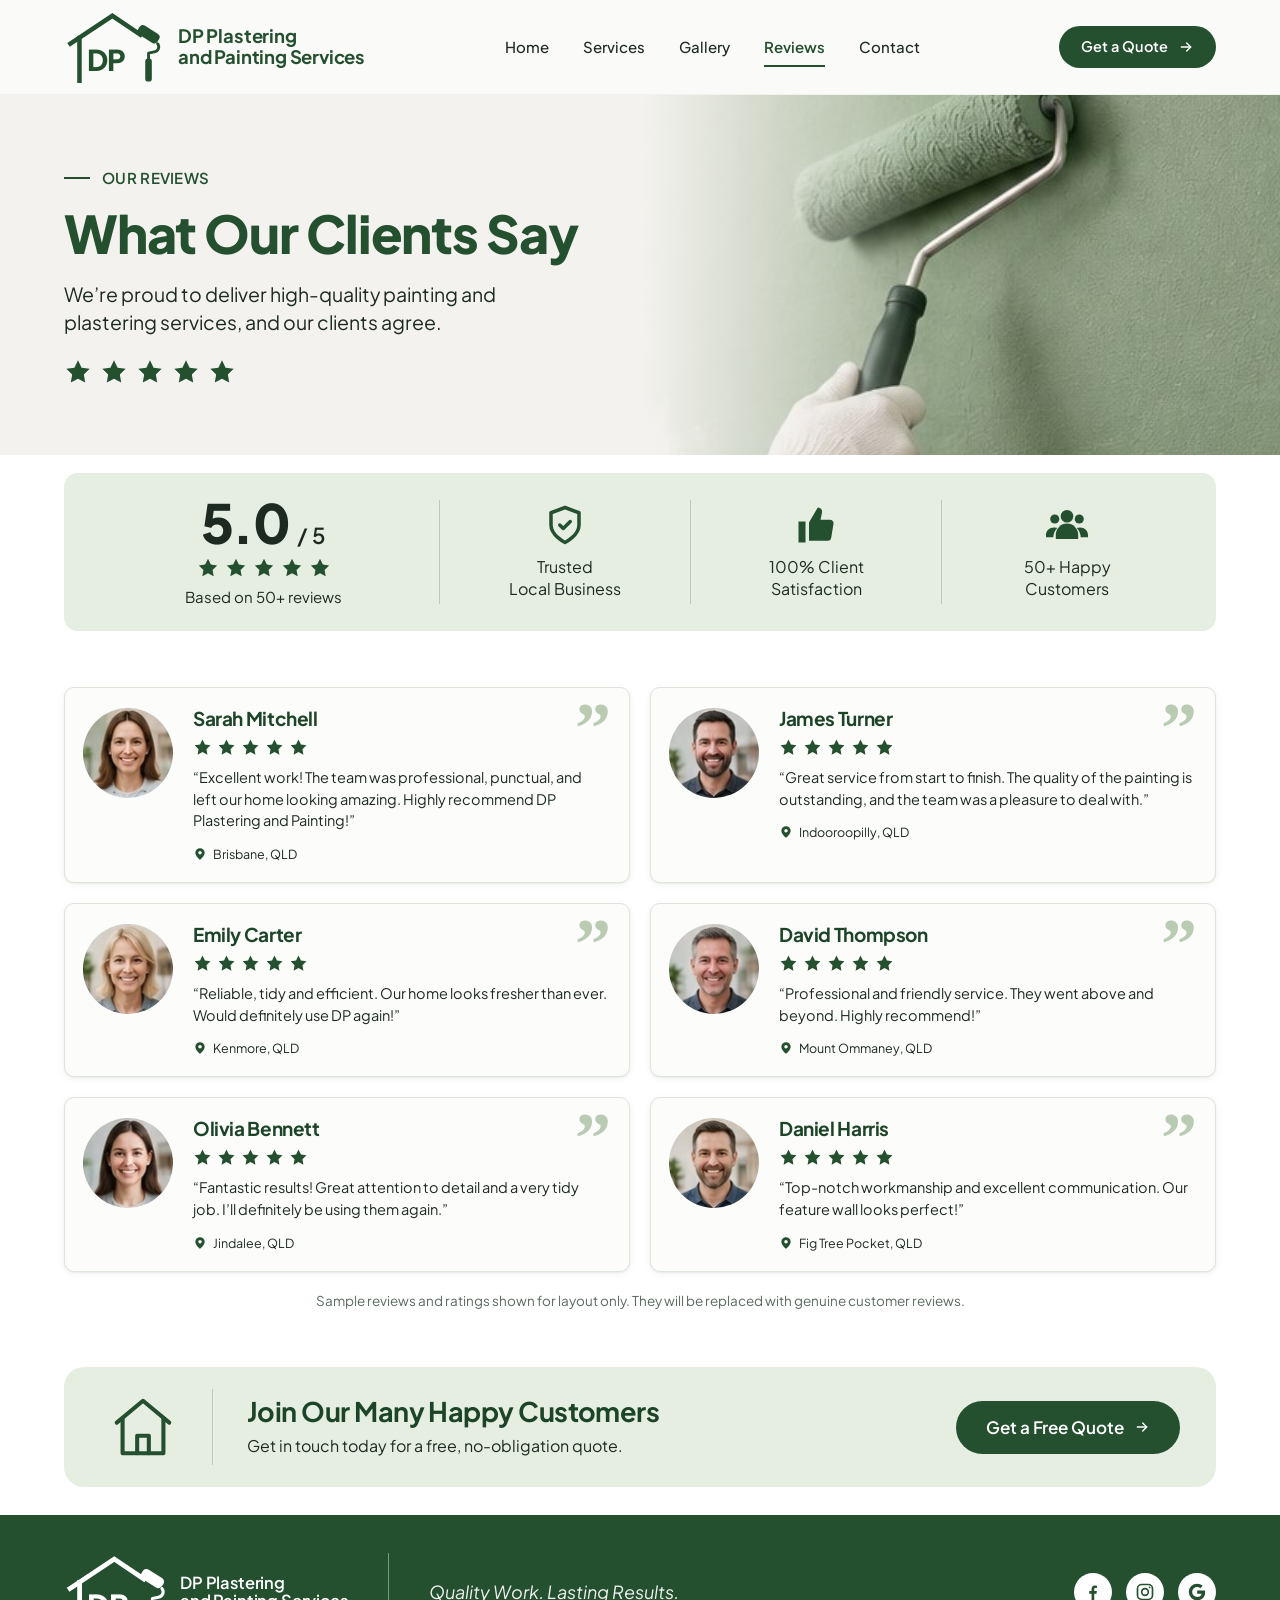
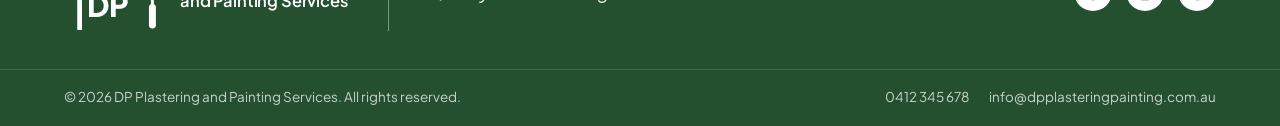
==== commit 68190d4e: "Mark sample reviews and ignore Vercel local config Co-Authored-By: Claude Opus 5.5 <noreply@anthropi" ====
--- a/dp-plastering-website/reviews.html
+++ b/dp-plastering-website/reviews.html
@@ -128,6 +128,7 @@
   <span class="quote-mark" aria-hidden="true">&rdquo;</span>
 </article>
     </div>
+<p class="sample-note" style="margin-top:18px;text-align:center;font-size:13.5px;color:#5b6a60">Sample reviews and ratings shown for layout only. They will be replaced with genuine customer reviews.</p>
   </div>
 </section>
 <section class="section-tight" style="padding-bottom:4px"><div class="container"><div class="cta-banner  reveal">
